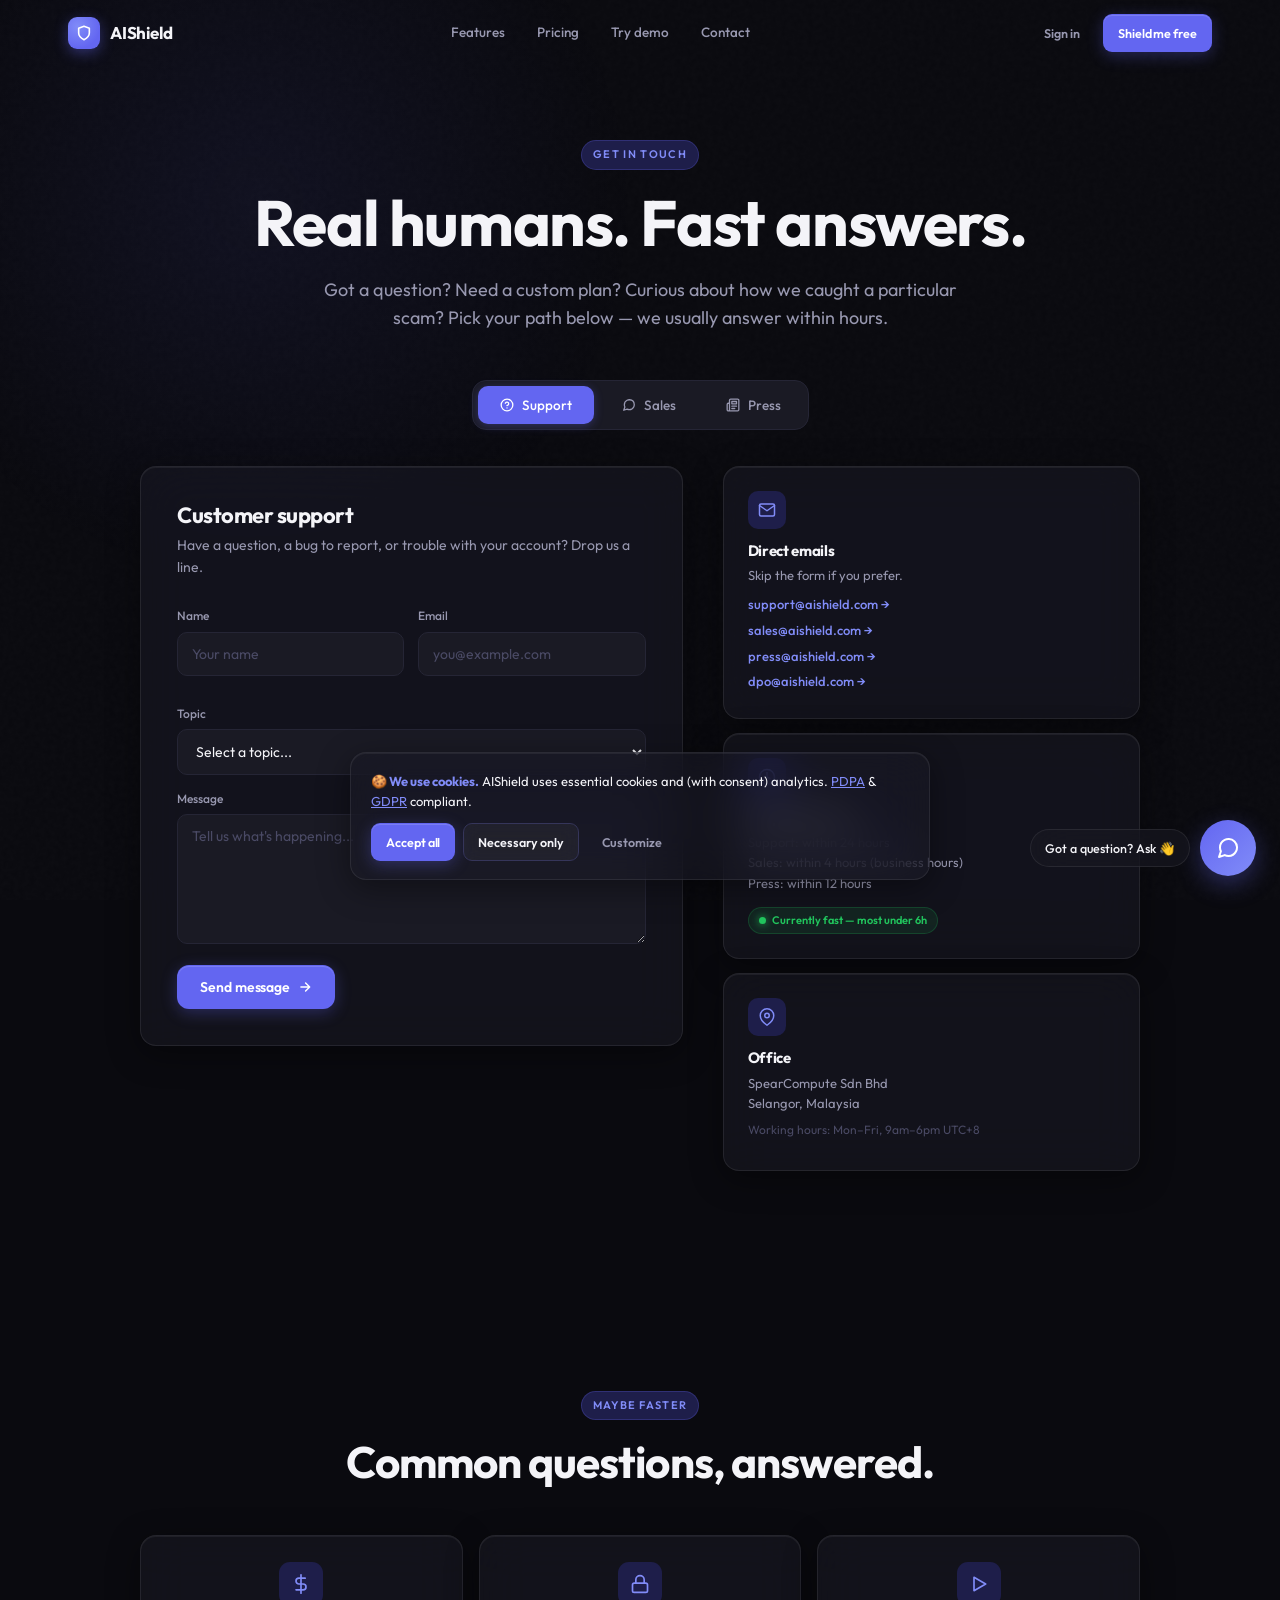
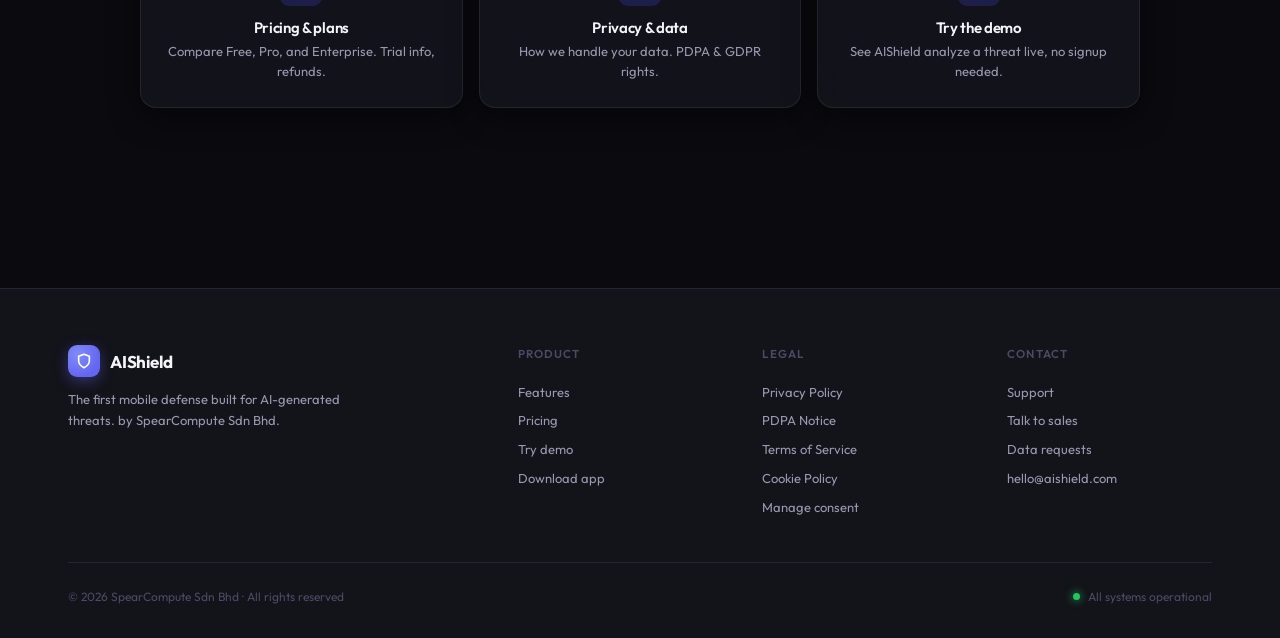
==== contact.html @ 58049dd5 "Initial AIShield marketing site - 5 pages, glass theme, Claude-powered demo" ====
<!DOCTYPE html>
<html lang="en">
<head>
<meta charset="UTF-8" />
<meta name="viewport" content="width=device-width, initial-scale=1.0" />
<title>Contact — AIShield</title>
<meta name="description" content="Get in touch with AIShield. Support, sales, and press inquiries — we respond within 24 hours." />
<meta name="theme-color" content="#0a0a0f" />
<link rel="preconnect" href="https://fonts.googleapis.com">
<link rel="preconnect" href="https://fonts.gstatic.com" crossorigin>
<link href="https://fonts.googleapis.com/css2?family=Outfit:wght@300;400;500;600;700;800&family=JetBrains+Mono:wght@400;500;600&display=swap" rel="stylesheet">
<link rel="stylesheet" href="assets/shared.css">
<style>
  .page-hero {
    padding: 140px 0 40px;
    text-align: center;
  }
  .page-hero h1 { margin-bottom: 18px; }
  .page-hero .lede { margin: 0 auto 8px; }

  .contact-tabs {
    display: flex;
    gap: 6px;
    background: var(--card);
    border: 1px solid var(--border);
    padding: 5px;
    border-radius: 14px;
    margin: 0 auto 36px;
    width: fit-content;
    flex-wrap: wrap;
  }
  .contact-tab {
    padding: 10px 22px;
    font-size: 13.5px;
    font-weight: 500;
    border-radius: 10px;
    color: var(--muted);
    transition: all 0.2s;
    font-family: var(--font-display);
    cursor: pointer;
    display: inline-flex;
    align-items: center;
    gap: 8px;
  }
  .contact-tab.active {
    background: var(--indigo);
    color: white;
    box-shadow: 0 2px 10px rgba(99, 102, 241, 0.3);
  }
  .contact-tab:hover:not(.active) { color: var(--text); }

  .contact-grid {
    display: grid;
    grid-template-columns: 1.3fr 1fr;
    gap: 40px;
    max-width: 1000px;
    margin: 0 auto 80px;
    align-items: start;
  }

  .contact-form-card {
    padding: 36px;
  }
  .contact-form-card h2 {
    font-size: 22px;
    margin-bottom: 8px;
  }
  .contact-form-card .lede {
    font-size: 14px;
    margin-bottom: 28px;
  }

  .form-row {
    display: grid;
    grid-template-columns: 1fr 1fr;
    gap: 14px;
    margin-bottom: 14px;
  }
  .form-field {
    margin-bottom: 14px;
  }

  textarea.input {
    min-height: 130px;
    resize: vertical;
    font-family: var(--font-body);
  }

  /* Sidebar info */
  .contact-sidebar { display: flex; flex-direction: column; gap: 14px; }
  .contact-info-card {
    padding: 24px;
  }
  .contact-info-card .icon {
    width: 38px; height: 38px;
    border-radius: 10px;
    background: var(--indigo-dim);
    display: flex; align-items: center; justify-content: center;
    color: var(--indigo-light);
    margin-bottom: 14px;
  }
  .contact-info-card h3 {
    font-size: 15px;
    margin-bottom: 6px;
  }
  .contact-info-card p {
    font-size: 13px;
    color: var(--muted);
    line-height: 1.55;
    margin-bottom: 6px;
  }
  .contact-info-card a {
    font-size: 13px;
    color: var(--indigo-light);
    text-decoration: none;
    display: inline-flex;
    align-items: center;
    gap: 6px;
    font-weight: 500;
  }
  .contact-info-card a:hover { text-decoration: underline; }

  .response-time {
    display: inline-flex;
    align-items: center;
    gap: 6px;
    padding: 4px 10px;
    background: rgba(34, 197, 94, 0.1);
    border: 1px solid rgba(34, 197, 94, 0.2);
    border-radius: 999px;
    font-size: 11px;
    color: var(--green);
    font-weight: 600;
    margin-top: 8px;
  }

  .form-pane { display: none; }
  .form-pane.active { display: block; animation: fadeUp 0.3s ease; }

  /* Success state */
  .form-success {
    text-align: center;
    padding: 30px 0;
    display: none;
  }
  .form-success.show { display: block; animation: fadeUp 0.4s ease; }
  .form-success .icon {
    width: 60px; height: 60px;
    border-radius: 50%;
    background: rgba(34, 197, 94, 0.12);
    border: 1px solid rgba(34, 197, 94, 0.3);
    color: var(--green);
    display: flex; align-items: center; justify-content: center;
    margin: 0 auto 20px;
  }
  .form-success h3 { font-size: 20px; margin-bottom: 10px; }
  .form-success p { color: var(--muted); font-size: 14px; }

  @media (max-width: 880px) {
    .contact-grid { grid-template-columns: 1fr; }
    .form-row { grid-template-columns: 1fr; }
    .contact-tab { padding: 9px 14px; font-size: 12.5px; }
  }

  /* Quick links cards row */
  .quick-help {
    padding: 60px 0 100px;
  }
  .quick-help-grid {
    display: grid;
    grid-template-columns: repeat(3, 1fr);
    gap: 16px;
    max-width: 1000px;
    margin: 0 auto;
  }
  .qh-card {
    padding: 26px;
    text-align: center;
    transition: all 0.3s ease;
    cursor: pointer;
  }
  .qh-card:hover { transform: translateY(-4px); }
  .qh-card .icon {
    width: 44px; height: 44px;
    border-radius: 11px;
    background: var(--indigo-dim);
    display: flex; align-items: center; justify-content: center;
    color: var(--indigo-light);
    margin: 0 auto 14px;
  }
  .qh-card h4 { font-size: 15px; margin-bottom: 6px; }
  .qh-card p { font-size: 13px; color: var(--muted); line-height: 1.5; }

  @media (max-width: 768px) {
    .quick-help-grid { grid-template-columns: 1fr; }
  }
</style>
</head>
<body>

<header class="nav">
  <div class="nav-inner">
    <a href="index.html" class="nav-logo">
      <div class="nav-logo-mark">
        <svg width="16" height="16" viewBox="0 0 24 24" fill="none" stroke="white" stroke-width="2.4" stroke-linecap="round" stroke-linejoin="round"><path d="M12 22s8-4 8-10V5l-8-3-8 3v7c0 6 8 10 8 10z"/></svg>
      </div>
      AIShield
    </a>
    <nav class="nav-links">
      <a href="index.html#features" class="nav-link">Features</a>
      <a href="pricing.html" class="nav-link">Pricing</a>
      <a href="index.html#demo" class="nav-link">Try demo</a>
      <a href="contact.html" class="nav-link">Contact</a>
    </nav>
    <div class="nav-cta">
      <a href="#" class="btn btn-ghost btn-sm">Sign in</a>
      <a href="pricing.html" class="btn btn-primary btn-sm">Shield me free</a>
    </div>
  </div>
</header>

<section class="page-hero">
  <div class="container">
    <span class="eyebrow reveal">Get in touch</span>
    <h1 class="reveal">Real humans. Fast answers.</h1>
    <p class="lede reveal">Got a question? Need a custom plan? Curious about how we caught a particular scam? Pick your path below — we usually answer within hours.</p>
  </div>
</section>

<section style="padding-top: 0">
  <div class="container">
    <div class="text-center reveal">
      <div class="contact-tabs">
        <button class="contact-tab active" data-tab="support">
          <svg width="14" height="14" viewBox="0 0 24 24" fill="none" stroke="currentColor" stroke-width="2.2" stroke-linecap="round" stroke-linejoin="round"><circle cx="12" cy="12" r="10"/><path d="M9.09 9a3 3 0 0 1 5.83 1c0 2-3 3-3 3"/><line x1="12" y1="17" x2="12.01" y2="17"/></svg>
          Support
        </button>
        <button class="contact-tab" data-tab="sales">
          <svg width="14" height="14" viewBox="0 0 24 24" fill="none" stroke="currentColor" stroke-width="2.2" stroke-linecap="round" stroke-linejoin="round"><path d="M21 11.5a8.38 8.38 0 0 1-.9 3.8 8.5 8.5 0 0 1-7.6 4.7 8.38 8.38 0 0 1-3.8-.9L3 21l1.9-5.7a8.38 8.38 0 0 1-.9-3.8 8.5 8.5 0 0 1 4.7-7.6 8.38 8.38 0 0 1 3.8-.9h.5a8.48 8.48 0 0 1 8 8v.5z"/></svg>
          Sales
        </button>
        <button class="contact-tab" data-tab="press">
          <svg width="14" height="14" viewBox="0 0 24 24" fill="none" stroke="currentColor" stroke-width="2.2" stroke-linecap="round" stroke-linejoin="round"><path d="M4 22h16a2 2 0 0 0 2-2V4a2 2 0 0 0-2-2H8a2 2 0 0 0-2 2v16a2 2 0 0 1-2 2zm0 0a2 2 0 0 1-2-2v-9c0-1.1.9-2 2-2h2"/><path d="M18 14h-8M15 18h-5M10 6h8v4h-8z"/></svg>
          Press
        </button>
      </div>
    </div>

    <div class="contact-grid">
      <!-- ── SUPPORT FORM ──────────────────────────────────────── -->
      <div class="glass contact-form-card form-pane active" id="pane-support">
        <h2>Customer support</h2>
        <p class="lede muted">Have a question, a bug to report, or trouble with your account? Drop us a line.</p>

        <form id="form-support">
          <div class="form-row">
            <div class="form-field">
              <label class="field-label">Name</label>
              <input class="input" type="text" name="name" required placeholder="Your name" />
            </div>
            <div class="form-field">
              <label class="field-label">Email</label>
              <input class="input" type="email" name="email" required placeholder="you@example.com" />
            </div>
          </div>
          <div class="form-field">
            <label class="field-label">Topic</label>
            <select class="input" name="topic" required>
              <option value="">Select a topic...</option>
              <option>Bug or technical issue</option>
              <option>Account access</option>
              <option>Billing question</option>
              <option>Feature request</option>
              <option>Data request (PDPA / GDPR)</option>
              <option>Something else</option>
            </select>
          </div>
          <div class="form-field">
            <label class="field-label">Message</label>
            <textarea class="input" name="message" required placeholder="Tell us what's happening..."></textarea>
          </div>
          <button type="submit" class="btn btn-primary">
            Send message
            <svg width="14" height="14" viewBox="0 0 24 24" fill="none" stroke="currentColor" stroke-width="2.5" stroke-linecap="round" stroke-linejoin="round"><path d="M5 12h14M13 5l7 7-7 7"/></svg>
          </button>
        </form>

        <div class="form-success" id="success-support">
          <div class="icon">
            <svg width="28" height="28" viewBox="0 0 24 24" fill="none" stroke="currentColor" stroke-width="2.5" stroke-linecap="round" stroke-linejoin="round"><polyline points="20 6 9 17 4 12"/></svg>
          </div>
          <h3>Got it. We're on it.</h3>
          <p>We typically respond within 24 hours (often much faster). Check your inbox shortly.</p>
        </div>
      </div>

      <!-- ── SALES FORM ────────────────────────────────────────── -->
      <div class="glass contact-form-card form-pane" id="pane-sales">
        <h2>Talk to sales</h2>
        <p class="lede muted">For teams, telcos, and enterprises. Tell us about your needs and we'll get back within 4 hours.</p>

        <form id="form-sales">
          <div class="form-row">
            <div class="form-field">
              <label class="field-label">Full name</label>
              <input class="input" type="text" name="name" required placeholder="Your name" />
            </div>
            <div class="form-field">
              <label class="field-label">Work email</label>
              <input class="input" type="email" name="email" required placeholder="you@company.com" />
            </div>
          </div>
          <div class="form-row">
            <div class="form-field">
              <label class="field-label">Company</label>
              <input class="input" type="text" name="company" required placeholder="Acme Inc" />
            </div>
            <div class="form-field">
              <label class="field-label">Country</label>
              <input class="input" type="text" name="country" placeholder="Malaysia" />
            </div>
          </div>
          <div class="form-row">
            <div class="form-field">
              <label class="field-label">Team size</label>
              <select class="input" name="size">
                <option value="">Select...</option>
                <option>1–50 employees</option>
                <option>51–250 employees</option>
                <option>251–1,000 employees</option>
                <option>1,000+ employees</option>
              </select>
            </div>
            <div class="form-field">
              <label class="field-label">Use case</label>
              <select class="input" name="usecase">
                <option value="">Select...</option>
                <option>Workforce protection</option>
                <option>Telco / carrier integration</option>
                <option>Customer-facing security</option>
                <option>White-label / OEM</option>
                <option>Government / public sector</option>
                <option>Other</option>
              </select>
            </div>
          </div>
          <div class="form-field">
            <label class="field-label">Tell us more</label>
            <textarea class="input" name="message" required placeholder="What problem are you trying to solve? Number of devices, deployment timeline, integrations needed..."></textarea>
          </div>
          <button type="submit" class="btn btn-primary">
            Request a call
            <svg width="14" height="14" viewBox="0 0 24 24" fill="none" stroke="currentColor" stroke-width="2.5" stroke-linecap="round" stroke-linejoin="round"><path d="M5 12h14M13 5l7 7-7 7"/></svg>
          </button>
        </form>

        <div class="form-success" id="success-sales">
          <div class="icon">
            <svg width="28" height="28" viewBox="0 0 24 24" fill="none" stroke="currentColor" stroke-width="2.5" stroke-linecap="round" stroke-linejoin="round"><polyline points="20 6 9 17 4 12"/></svg>
          </div>
          <h3>Thanks — we'll be in touch.</h3>
          <p>Our team responds to qualified enterprise inquiries within 4 hours during business hours (UTC+8).</p>
        </div>
      </div>

      <!-- ── PRESS FORM ────────────────────────────────────────── -->
      <div class="glass contact-form-card form-pane" id="pane-press">
        <h2>Press & media</h2>
        <p class="lede muted">For journalists, analysts, and podcast hosts covering AI security. We're happy to talk.</p>

        <form id="form-press">
          <div class="form-row">
            <div class="form-field">
              <label class="field-label">Your name</label>
              <input class="input" type="text" name="name" required placeholder="Your name" />
            </div>
            <div class="form-field">
              <label class="field-label">Email</label>
              <input class="input" type="email" name="email" required placeholder="you@publication.com" />
            </div>
          </div>
          <div class="form-row">
            <div class="form-field">
              <label class="field-label">Publication / outlet</label>
              <input class="input" type="text" name="outlet" required placeholder="Your publication" />
            </div>
            <div class="form-field">
              <label class="field-label">Deadline</label>
              <input class="input" type="text" name="deadline" placeholder="e.g. Friday EOD" />
            </div>
          </div>
          <div class="form-field">
            <label class="field-label">What are you working on?</label>
            <textarea class="input" name="message" required placeholder="Brief description of your story angle..."></textarea>
          </div>
          <button type="submit" class="btn btn-primary">
            Send press inquiry
            <svg width="14" height="14" viewBox="0 0 24 24" fill="none" stroke="currentColor" stroke-width="2.5" stroke-linecap="round" stroke-linejoin="round"><path d="M5 12h14M13 5l7 7-7 7"/></svg>
          </button>
        </form>

        <div class="form-success" id="success-press">
          <div class="icon">
            <svg width="28" height="28" viewBox="0 0 24 24" fill="none" stroke="currentColor" stroke-width="2.5" stroke-linecap="round" stroke-linejoin="round"><polyline points="20 6 9 17 4 12"/></svg>
          </div>
          <h3>Message received.</h3>
          <p>For tight deadlines, also email <a href="mailto:press@aishield.com" style="color:var(--indigo-light)">press@aishield.com</a> directly.</p>
        </div>
      </div>

      <!-- ── SIDEBAR INFO ──────────────────────────────────────── -->
      <aside class="contact-sidebar">
        <div class="glass contact-info-card reveal">
          <div class="icon">
            <svg width="18" height="18" viewBox="0 0 24 24" fill="none" stroke="currentColor" stroke-width="2" stroke-linecap="round" stroke-linejoin="round"><path d="M4 4h16c1.1 0 2 .9 2 2v12c0 1.1-.9 2-2 2H4c-1.1 0-2-.9-2-2V6c0-1.1.9-2 2-2z"/><polyline points="22,6 12,13 2,6"/></svg>
          </div>
          <h3>Direct emails</h3>
          <p>Skip the form if you prefer.</p>
          <a href="mailto:support@aishield.com">support@aishield.com →</a><br>
          <a href="mailto:sales@aishield.com">sales@aishield.com →</a><br>
          <a href="mailto:press@aishield.com">press@aishield.com →</a><br>
          <a href="mailto:dpo@aishield.com">dpo@aishield.com →</a>
        </div>

        <div class="glass contact-info-card reveal">
          <div class="icon">
            <svg width="18" height="18" viewBox="0 0 24 24" fill="none" stroke="currentColor" stroke-width="2" stroke-linecap="round" stroke-linejoin="round"><circle cx="12" cy="12" r="10"/><polyline points="12 6 12 12 16 14"/></svg>
          </div>
          <h3>Response times</h3>
          <p>Support: within 24 hours<br>Sales: within 4 hours (business hours)<br>Press: within 12 hours</p>
          <span class="response-time">
            <span class="live-dot"></span>
            Currently fast — most under 6h
          </span>
        </div>

        <div class="glass contact-info-card reveal">
          <div class="icon">
            <svg width="18" height="18" viewBox="0 0 24 24" fill="none" stroke="currentColor" stroke-width="2" stroke-linecap="round" stroke-linejoin="round"><path d="M21 10c0 7-9 13-9 13s-9-6-9-13a9 9 0 0 1 18 0z"/><circle cx="12" cy="10" r="3"/></svg>
          </div>
          <h3>Office</h3>
          <p>SpearCompute Sdn Bhd<br>Selangor, Malaysia</p>
          <p style="font-size:12px; color:var(--dim); margin-top:8px">Working hours: Mon–Fri, 9am–6pm UTC+8</p>
        </div>
      </aside>
    </div>
  </div>
</section>

<!-- ═══ QUICK HELP CARDS ═══════════════════════════════════════════════ -->
<section class="quick-help">
  <div class="container">
    <div class="section-head reveal">
      <span class="eyebrow">Maybe faster</span>
      <h2>Common questions, answered.</h2>
    </div>

    <div class="quick-help-grid">
      <a href="pricing.html" class="glass qh-card reveal">
        <div class="icon">
          <svg width="20" height="20" viewBox="0 0 24 24" fill="none" stroke="currentColor" stroke-width="2" stroke-linecap="round" stroke-linejoin="round"><line x1="12" y1="1" x2="12" y2="23"/><path d="M17 5H9.5a3.5 3.5 0 0 0 0 7h5a3.5 3.5 0 0 1 0 7H6"/></svg>
        </div>
        <h4>Pricing & plans</h4>
        <p>Compare Free, Pro, and Enterprise. Trial info, refunds.</p>
      </a>
      <a href="privacy.html" class="glass qh-card reveal">
        <div class="icon">
          <svg width="20" height="20" viewBox="0 0 24 24" fill="none" stroke="currentColor" stroke-width="2" stroke-linecap="round" stroke-linejoin="round"><rect x="3" y="11" width="18" height="11" rx="2"/><path d="M7 11V7a5 5 0 0 1 10 0v4"/></svg>
        </div>
        <h4>Privacy & data</h4>
        <p>How we handle your data. PDPA & GDPR rights.</p>
      </a>
      <a href="index.html#demo" class="glass qh-card reveal">
        <div class="icon">
          <svg width="20" height="20" viewBox="0 0 24 24" fill="none" stroke="currentColor" stroke-width="2" stroke-linecap="round" stroke-linejoin="round"><polygon points="6 4 20 12 6 20"/></svg>
        </div>
        <h4>Try the demo</h4>
        <p>See AIShield analyze a threat live, no signup needed.</p>
      </a>
    </div>
  </div>
</section>

<!-- ═══ FOOTER ══════════════════════════════════════════════════════════ -->
<footer class="site-footer">
  <div class="container">
    <div class="footer-grid">
      <div class="footer-brand">
        <a href="index.html" class="nav-logo" style="display:inline-flex">
          <div class="nav-logo-mark">
            <svg width="16" height="16" viewBox="0 0 24 24" fill="none" stroke="white" stroke-width="2.4" stroke-linecap="round" stroke-linejoin="round"><path d="M12 22s8-4 8-10V5l-8-3-8 3v7c0 6 8 10 8 10z"/></svg>
          </div>
          AIShield
        </a>
        <p>The first mobile defense built for AI-generated threats. by SpearCompute Sdn Bhd.</p>
      </div>
      <div class="footer-col">
        <h5>Product</h5>
        <a href="index.html#features">Features</a>
        <a href="pricing.html">Pricing</a>
        <a href="index.html#demo">Try demo</a>
        <a href="#">Download app</a>
      </div>
      <div class="footer-col">
        <h5>Legal</h5>
        <a href="privacy.html">Privacy Policy</a>
        <a href="privacy.html#pdpa">PDPA Notice</a>
        <a href="terms.html">Terms of Service</a>
        <a href="privacy.html#cookies">Cookie Policy</a>
        <a href="#" data-reopen-consent>Manage consent</a>
      </div>
      <div class="footer-col">
        <h5>Contact</h5>
        <a href="contact.html">Support</a>
        <a href="contact.html?type=sales">Talk to sales</a>
        <a href="mailto:dpo@aishield.com">Data requests</a>
        <a href="mailto:hello@aishield.com">hello@aishield.com</a>
      </div>
    </div>
    <div class="footer-bottom">
      <div>© 2026 SpearCompute Sdn Bhd · All rights reserved</div>
      <div class="footer-status">
        <span class="live-dot"></span>
        <span>All systems operational</span>
      </div>
    </div>
  </div>
</footer>

<div class="cookie-banner glass" id="cookie-banner">
  <p><strong style="color:var(--indigo-light)">🍪 We use cookies.</strong> AIShield uses essential cookies and (with consent) analytics. <a href="privacy.html" style="color:var(--indigo-light);text-decoration:underline">PDPA</a> & <a href="privacy.html" style="color:var(--indigo-light);text-decoration:underline">GDPR</a> compliant.</p>
  <div class="cookie-actions">
    <button class="btn btn-primary btn-sm" data-consent="all">Accept all</button>
    <button class="btn btn-secondary btn-sm" data-consent="necessary">Necessary only</button>
    <a href="privacy.html#cookies" class="btn btn-ghost btn-sm">Customize</a>
  </div>
</div>

<div class="chat-fab">
  <span class="chat-fab-label">Got a question? Ask 👋</span>
  <button class="chat-fab-button" id="chat-fab" aria-label="Open chat">
    <svg width="24" height="24" viewBox="0 0 24 24" fill="none" stroke="white" stroke-width="2" stroke-linecap="round" stroke-linejoin="round"><path d="M21 11.5a8.38 8.38 0 0 1-.9 3.8 8.5 8.5 0 0 1-7.6 4.7 8.38 8.38 0 0 1-3.8-.9L3 21l1.9-5.7a8.38 8.38 0 0 1-.9-3.8 8.5 8.5 0 0 1 4.7-7.6 8.38 8.38 0 0 1 3.8-.9h.5a8.48 8.48 0 0 1 8 8v.5z"/></svg>
  </button>
</div>
<div class="chat-panel glass" id="chat-panel">
  <div class="chat-header">
    <div><h4>AIShield Assistant</h4><span class="muted"><span class="live-dot"></span> Powered by Claude</span></div>
    <button class="chat-close" id="chat-close" aria-label="Close chat">
      <svg width="18" height="18" viewBox="0 0 24 24" fill="none" stroke="currentColor" stroke-width="2.2" stroke-linecap="round" stroke-linejoin="round"><line x1="18" y1="6" x2="6" y2="18"/><line x1="6" y1="6" x2="18" y2="18"/></svg>
    </button>
  </div>
  <div class="chat-messages" id="chat-messages">
    <div class="chat-msg bot">Hi 👋 Looking for something specific? I can answer questions or point you to the right team.</div>
  </div>
  <div class="chat-input-wrap">
    <input id="chat-input" placeholder="Type your question..." />
    <button class="btn btn-primary btn-sm" id="chat-send">Send</button>
  </div>
</div>

<div class="mobile-cta">
  <a href="pricing.html" class="btn btn-primary">Shield me now — free for 7 days →</a>
</div>

<script src="assets/shared.js"></script>
<script>
  // Tab switching
  const tabs = document.querySelectorAll('.contact-tab');
  const panes = document.querySelectorAll('.form-pane');
  const showTab = (key) => {
    tabs.forEach(t => t.classList.toggle('active', t.dataset.tab === key));
    panes.forEach(p => p.classList.toggle('active', p.id === 'pane-' + key));
  };
  tabs.forEach(t => t.addEventListener('click', () => showTab(t.dataset.tab)));

  // Deep link via ?type=sales etc.
  const params = new URLSearchParams(window.location.search);
  const type = params.get('type');
  if (type && ['support','sales','press'].includes(type)) showTab(type);

  // Form handling — simulated until backend is wired
  ['support','sales','press'].forEach(key => {
    const form = document.getElementById('form-' + key);
    const success = document.getElementById('success-' + key);
    if (!form) return;
    form.addEventListener('submit', (e) => {
      e.preventDefault();
      // TODO: POST to /api/contact endpoint
      // For now: simulate success
      const submitBtn = form.querySelector('button[type=submit]');
      submitBtn.disabled = true;
      submitBtn.innerHTML = 'Sending...';
      setTimeout(() => {
        form.style.display = 'none';
        success.classList.add('show');
      }, 700);
    });
  });
</script>

</body>
</html>
---- assets/shared.css ----
/* ═══════════════════════════════════════════════════════════════════════
   AIShield — Shared styles
   Color theme matches the app exactly. Glass treatment Apple-inspired.
   ═══════════════════════════════════════════════════════════════════════ */

:root {
  /* Backgrounds */
  --bg: #0a0a0f;
  --surface: #13131a;
  --card: #1a1a24;
  --card-hi: #22222e;

  /* Borders */
  --border: #252535;
  --border-hi: #35355a;

  /* Brand accents */
  --indigo: #6366f1;
  --indigo-light: #818cf8;
  --indigo-dim: #1e1e4a;
  --indigo-glow: rgba(99, 102, 241, 0.35);

  /* Status */
  --green: #22c55e;
  --red: #ef4444;
  --amber: #f59e0b;
  --teal: #14b8a6;
  --purple: #a855f7;

  /* Text */
  --text: #f4f4f8;
  --muted: #9898b0;
  --dim: #4a4a65;

  /* Glass */
  --glass-bg: rgba(26, 26, 36, 0.55);
  --glass-bg-hi: rgba(34, 34, 46, 0.7);
  --glass-border: rgba(255, 255, 255, 0.08);
  --glass-border-hi: rgba(99, 102, 241, 0.3);

  /* Type */
  --font-display: 'Outfit', -apple-system, BlinkMacSystemFont, sans-serif;
  --font-body: 'Outfit', -apple-system, BlinkMacSystemFont, sans-serif;
  --font-mono: 'JetBrains Mono', 'Fira Code', monospace;
}

* { box-sizing: border-box; margin: 0; padding: 0; }

html { scroll-behavior: smooth; }

body {
  background: var(--bg);
  color: var(--text);
  font-family: var(--font-body);
  font-weight: 400;
  line-height: 1.6;
  -webkit-font-smoothing: antialiased;
  -moz-osx-font-smoothing: grayscale;
  overflow-x: hidden;
  min-height: 100vh;
}

/* Subtle grain overlay across the whole page */
body::before {
  content: '';
  position: fixed; inset: 0;
  pointer-events: none;
  z-index: 1;
  opacity: 0.035;
  background-image: url("data:image/svg+xml,%3Csvg viewBox='0 0 200 200' xmlns='http://www.w3.org/2000/svg'%3E%3Cfilter id='n'%3E%3CfeTurbulence type='fractalNoise' baseFrequency='0.85' numOctaves='3'/%3E%3CfeColorMatrix values='0 0 0 0 1 0 0 0 0 1 0 0 0 0 1 0 0 0 0.5 0'/%3E%3C/filter%3E%3Crect width='100%25' height='100%25' filter='url(%23n)'/%3E%3C/svg%3E");
}

/* Ambient indigo glow blobs in background */
body::after {
  content: '';
  position: fixed;
  top: -20%; left: -10%;
  width: 60vw; height: 60vw;
  background: radial-gradient(circle, rgba(99, 102, 241, 0.08), transparent 70%);
  pointer-events: none;
  z-index: 0;
  animation: float-blob 20s ease-in-out infinite;
}

@keyframes float-blob {
  0%, 100% { transform: translate(0, 0); }
  50% { transform: translate(20%, 30%); }
}

main, header, footer, section { position: relative; z-index: 2; }

a { color: inherit; text-decoration: none; }

img { max-width: 100%; display: block; }

button {
  font-family: var(--font-display);
  cursor: pointer;
  border: none;
  background: none;
  color: inherit;
}

/* ── GLASS ─────────────────────────────────────────────────────────────── */
.glass {
  background: var(--glass-bg);
  backdrop-filter: blur(24px) saturate(180%);
  -webkit-backdrop-filter: blur(24px) saturate(180%);
  border: 1px solid var(--glass-border);
  border-radius: 16px;
  box-shadow:
    0 8px 32px rgba(0, 0, 0, 0.4),
    inset 0 1px 0 rgba(255, 255, 255, 0.06);
  transition: all 0.3s ease;
}

.glass:hover {
  background: var(--glass-bg-hi);
  border-color: var(--glass-border-hi);
}

/* ── BUTTONS ───────────────────────────────────────────────────────────── */
.btn {
  display: inline-flex;
  align-items: center;
  justify-content: center;
  gap: 8px;
  padding: 12px 22px;
  border-radius: 12px;
  font-family: var(--font-display);
  font-size: 14px;
  font-weight: 600;
  letter-spacing: -0.005em;
  cursor: pointer;
  transition: all 0.2s ease;
  white-space: nowrap;
  border: 1px solid transparent;
}

.btn-primary {
  background: var(--indigo);
  color: white;
  box-shadow: 0 4px 16px rgba(99, 102, 241, 0.3), inset 0 1px 0 rgba(255, 255, 255, 0.15);
}
.btn-primary:hover {
  background: var(--indigo-light);
  transform: translateY(-1px);
  box-shadow: 0 6px 24px rgba(99, 102, 241, 0.5), inset 0 1px 0 rgba(255, 255, 255, 0.2);
}

.btn-secondary {
  background: rgba(255, 255, 255, 0.04);
  color: var(--text);
  border: 1px solid var(--border-hi);
  backdrop-filter: blur(10px);
}
.btn-secondary:hover {
  background: rgba(255, 255, 255, 0.08);
  border-color: var(--indigo);
}

.btn-ghost {
  color: var(--muted);
  padding: 10px 16px;
}
.btn-ghost:hover { color: var(--text); }

.btn-sm { padding: 8px 14px; font-size: 12.5px; border-radius: 9px; }
.btn-lg { padding: 14px 28px; font-size: 15px; border-radius: 14px; }

/* ── NAV ───────────────────────────────────────────────────────────────── */
.nav {
  position: fixed; top: 0; left: 0; right: 0;
  z-index: 100;
  padding: 14px 0;
  transition: all 0.25s ease;
}
.nav.scrolled {
  background: rgba(10, 10, 15, 0.75);
  backdrop-filter: blur(20px) saturate(180%);
  -webkit-backdrop-filter: blur(20px) saturate(180%);
  border-bottom: 1px solid var(--glass-border);
}
.nav-inner {
  max-width: 1200px;
  margin: 0 auto;
  padding: 0 28px;
  display: flex;
  align-items: center;
  justify-content: space-between;
  gap: 32px;
}
.nav-logo {
  display: flex;
  align-items: center;
  gap: 10px;
  font-weight: 700;
  font-size: 17px;
  letter-spacing: -0.01em;
}
.nav-logo-mark {
  width: 32px; height: 32px;
  border-radius: 9px;
  background: radial-gradient(circle at 30% 30%, var(--indigo-light), var(--indigo) 70%);
  display: flex; align-items: center; justify-content: center;
  box-shadow: 0 4px 14px rgba(99, 102, 241, 0.4);
}
.nav-links {
  display: flex; gap: 4px; align-items: center;
}
.nav-link {
  padding: 8px 14px;
  font-size: 13.5px;
  font-weight: 500;
  color: var(--muted);
  border-radius: 8px;
  transition: all 0.15s;
}
.nav-link:hover { color: var(--text); background: rgba(255, 255, 255, 0.05); }
.nav-cta { display: flex; gap: 8px; align-items: center; }

@media (max-width: 768px) {
  .nav-links { display: none; }
  .nav-cta .btn-ghost { display: none; }
}

/* ── CONTAINERS ────────────────────────────────────────────────────────── */
.container {
  max-width: 1200px;
  margin: 0 auto;
  padding: 0 28px;
}
.container-narrow { max-width: 880px; }
.container-prose { max-width: 720px; }

section { padding: 80px 0; }

@media (max-width: 768px) {
  section { padding: 56px 0; }
  .container { padding: 0 20px; }
}

/* ── TYPE ──────────────────────────────────────────────────────────────── */
.eyebrow {
  display: inline-block;
  font-size: 11px;
  font-weight: 600;
  letter-spacing: 0.12em;
  text-transform: uppercase;
  color: var(--indigo-light);
  background: var(--indigo-dim);
  padding: 5px 11px;
  border-radius: 999px;
  border: 1px solid rgba(99, 102, 241, 0.25);
  margin-bottom: 18px;
}
h1, h2, h3, h4 {
  font-family: var(--font-display);
  letter-spacing: -0.022em;
  font-weight: 700;
  line-height: 1.1;
}
h1 { font-size: clamp(36px, 6vw, 64px); }
h2 { font-size: clamp(28px, 4.4vw, 44px); margin-bottom: 14px; }
h3 { font-size: 20px; margin-bottom: 8px; }
h4 { font-size: 15px; font-weight: 600; }

.lede {
  font-size: clamp(15px, 2vw, 18px);
  color: var(--muted);
  line-height: 1.55;
  max-width: 640px;
}
.section-head {
  text-align: center;
  margin-bottom: 48px;
}
.section-head .lede { margin: 0 auto; }

.mono { font-family: var(--font-mono); }
.muted { color: var(--muted); }
.dim { color: var(--dim); }

/* ── ANIMATIONS ────────────────────────────────────────────────────────── */
@keyframes fadeUp {
  from { opacity: 0; transform: translateY(20px); }
  to { opacity: 1; transform: translateY(0); }
}
@keyframes pulseGlow {
  0%, 100% { box-shadow: 0 0 0 0 rgba(99, 102, 241, 0.4); }
  50% { box-shadow: 0 0 0 14px rgba(99, 102, 241, 0); }
}
@keyframes shimmer {
  0% { background-position: -200% 0; }
  100% { background-position: 200% 0; }
}
@keyframes liveDot {
  0%, 100% { opacity: 1; transform: scale(1); }
  50% { opacity: 0.5; transform: scale(0.85); }
}

.reveal {
  opacity: 0;
  transform: translateY(20px);
  transition: opacity 0.7s ease, transform 0.7s ease;
}
.reveal.in {
  opacity: 1;
  transform: translateY(0);
}

.live-dot {
  display: inline-block;
  width: 7px; height: 7px; border-radius: 50%;
  background: var(--green);
  animation: liveDot 2s ease-in-out infinite;
  box-shadow: 0 0 8px var(--green);
}

/* ── FORMS ─────────────────────────────────────────────────────────────── */
.input, textarea.input, select.input {
  width: 100%;
  padding: 12px 14px;
  background: var(--card);
  border: 1px solid var(--border);
  border-radius: 10px;
  color: var(--text);
  font-family: var(--font-body);
  font-size: 14px;
  transition: all 0.15s;
}
.input:focus {
  outline: none;
  border-color: var(--indigo);
  box-shadow: 0 0 0 3px rgba(99, 102, 241, 0.15);
}
.input::placeholder { color: var(--dim); }

label.field-label {
  display: block;
  font-size: 12px;
  color: var(--muted);
  margin-bottom: 6px;
  font-weight: 500;
}

/* ── FOOTER ────────────────────────────────────────────────────────────── */
footer.site-footer {
  background: var(--surface);
  border-top: 1px solid var(--border);
  padding: 56px 0 32px;
  margin-top: 80px;
}
.footer-grid {
  display: grid;
  grid-template-columns: 2fr 1fr 1fr 1fr;
  gap: 40px;
  margin-bottom: 40px;
}
.footer-brand p {
  font-size: 13px; color: var(--muted); line-height: 1.6;
  max-width: 320px;
  margin-top: 12px;
}
.footer-col h5 {
  font-size: 11.5px;
  font-weight: 600;
  text-transform: uppercase;
  letter-spacing: 0.1em;
  color: var(--dim);
  margin-bottom: 14px;
}
.footer-col a {
  display: block;
  font-size: 13px;
  color: var(--muted);
  padding: 4px 0;
  transition: color 0.15s;
}
.footer-col a:hover { color: var(--indigo-light); }

.footer-bottom {
  border-top: 1px solid var(--border);
  padding-top: 24px;
  display: flex;
  justify-content: space-between;
  align-items: center;
  flex-wrap: wrap;
  gap: 12px;
  font-size: 12px;
  color: var(--dim);
}
.footer-status {
  display: flex; align-items: center; gap: 8px;
}

@media (max-width: 768px) {
  .footer-grid { grid-template-columns: 1fr 1fr; gap: 28px; }
  .footer-brand { grid-column: 1 / -1; }
}

/* ── COOKIE CONSENT BANNER ─────────────────────────────────────────────── */
.cookie-banner {
  position: fixed;
  bottom: 20px; left: 20px; right: 20px;
  max-width: 580px;
  margin: 0 auto;
  padding: 18px 20px;
  z-index: 200;
  display: none;
  animation: fadeUp 0.4s ease;
}
.cookie-banner.show { display: block; }
.cookie-banner p {
  font-size: 13px; color: var(--text);
  margin-bottom: 12px; line-height: 1.55;
}
.cookie-banner p .accent { color: var(--indigo-light); }
.cookie-actions {
  display: flex; gap: 8px; flex-wrap: wrap;
}

/* ── CHAT WIDGET ───────────────────────────────────────────────────────── */
.chat-fab {
  position: fixed;
  bottom: 24px; right: 24px;
  z-index: 150;
  display: flex; align-items: center; gap: 10px;
}
.chat-fab-label {
  background: var(--glass-bg);
  backdrop-filter: blur(20px);
  border: 1px solid var(--glass-border);
  padding: 8px 14px;
  border-radius: 999px;
  font-size: 12.5px;
  font-weight: 500;
  color: var(--text);
  white-space: nowrap;
  animation: fadeUp 0.5s ease 1s backwards;
}
.chat-fab-button {
  width: 56px; height: 56px;
  border-radius: 50%;
  background: linear-gradient(135deg, var(--indigo), var(--indigo-light));
  display: flex; align-items: center; justify-content: center;
  cursor: pointer;
  box-shadow: 0 8px 24px var(--indigo-glow);
  animation: pulseGlow 2.5s infinite;
  transition: transform 0.2s ease;
}
.chat-fab-button:hover { transform: scale(1.06) rotate(-4deg); }

.chat-panel {
  position: fixed;
  bottom: 100px; right: 24px;
  width: 380px;
  max-width: calc(100vw - 32px);
  height: 540px;
  max-height: calc(100vh - 140px);
  z-index: 150;
  display: none;
  flex-direction: column;
  overflow: hidden;
  animation: fadeUp 0.3s ease;
}
.chat-panel.open { display: flex; }
.chat-header {
  padding: 16px 18px;
  border-bottom: 1px solid var(--glass-border);
  display: flex;
  justify-content: space-between;
  align-items: center;
}
.chat-header h4 { font-size: 14px; }
.chat-header .muted { font-size: 11px; }
.chat-close {
  color: var(--muted); padding: 4px;
}
.chat-close:hover { color: var(--text); }
.chat-messages {
  flex: 1;
  overflow-y: auto;
  padding: 18px;
  display: flex;
  flex-direction: column;
  gap: 12px;
}
.chat-msg {
  max-width: 85%;
  padding: 10px 14px;
  border-radius: 14px;
  font-size: 13.5px;
  line-height: 1.5;
  animation: fadeUp 0.3s ease;
}
.chat-msg.bot {
  background: var(--card);
  border: 1px solid var(--border);
  align-self: flex-start;
  border-bottom-left-radius: 4px;
}
.chat-msg.user {
  background: var(--indigo);
  color: white;
  align-self: flex-end;
  border-bottom-right-radius: 4px;
}
.chat-input-wrap {
  padding: 12px;
  border-top: 1px solid var(--glass-border);
  display: flex; gap: 8px;
}
.chat-input-wrap input {
  flex: 1;
  background: var(--card);
  border: 1px solid var(--border);
  border-radius: 10px;
  padding: 10px 12px;
  color: var(--text);
  font-size: 13px;
  font-family: var(--font-body);
}
.chat-input-wrap input:focus { outline: none; border-color: var(--indigo); }
.chat-typing {
  display: inline-flex; gap: 4px; padding: 4px 0;
}
.chat-typing span {
  width: 6px; height: 6px; border-radius: 50%;
  background: var(--muted);
  animation: liveDot 1.2s ease-in-out infinite;
}
.chat-typing span:nth-child(2) { animation-delay: 0.15s; }
.chat-typing span:nth-child(3) { animation-delay: 0.3s; }

@media (max-width: 480px) {
  .chat-panel {
    bottom: 0; right: 0; left: 0;
    width: 100%;
    border-radius: 16px 16px 0 0;
    height: 80vh;
  }
}

/* ── MOBILE STICKY CTA ─────────────────────────────────────────────────── */
.mobile-cta {
  display: none;
  position: fixed;
  bottom: 0; left: 0; right: 0;
  padding: 12px 16px;
  background: rgba(10, 10, 15, 0.85);
  backdrop-filter: blur(20px);
  border-top: 1px solid var(--glass-border);
  z-index: 90;
}
.mobile-cta .btn { width: 100%; }

@media (max-width: 768px) {
  .mobile-cta { display: block; }
  .chat-fab { bottom: 76px; }
  .cookie-banner { bottom: 76px; }
  body { padding-bottom: 70px; }
}

/* ── UTILITY ───────────────────────────────────────────────────────────── */
.flex { display: flex; }
.items-center { align-items: center; }
.gap-2 { gap: 8px; }
.gap-3 { gap: 12px; }
.gap-4 { gap: 16px; }
.text-center { text-align: center; }
.hidden { display: none; }

@media (max-width: 768px) {
  .hide-mobile { display: none; }
}
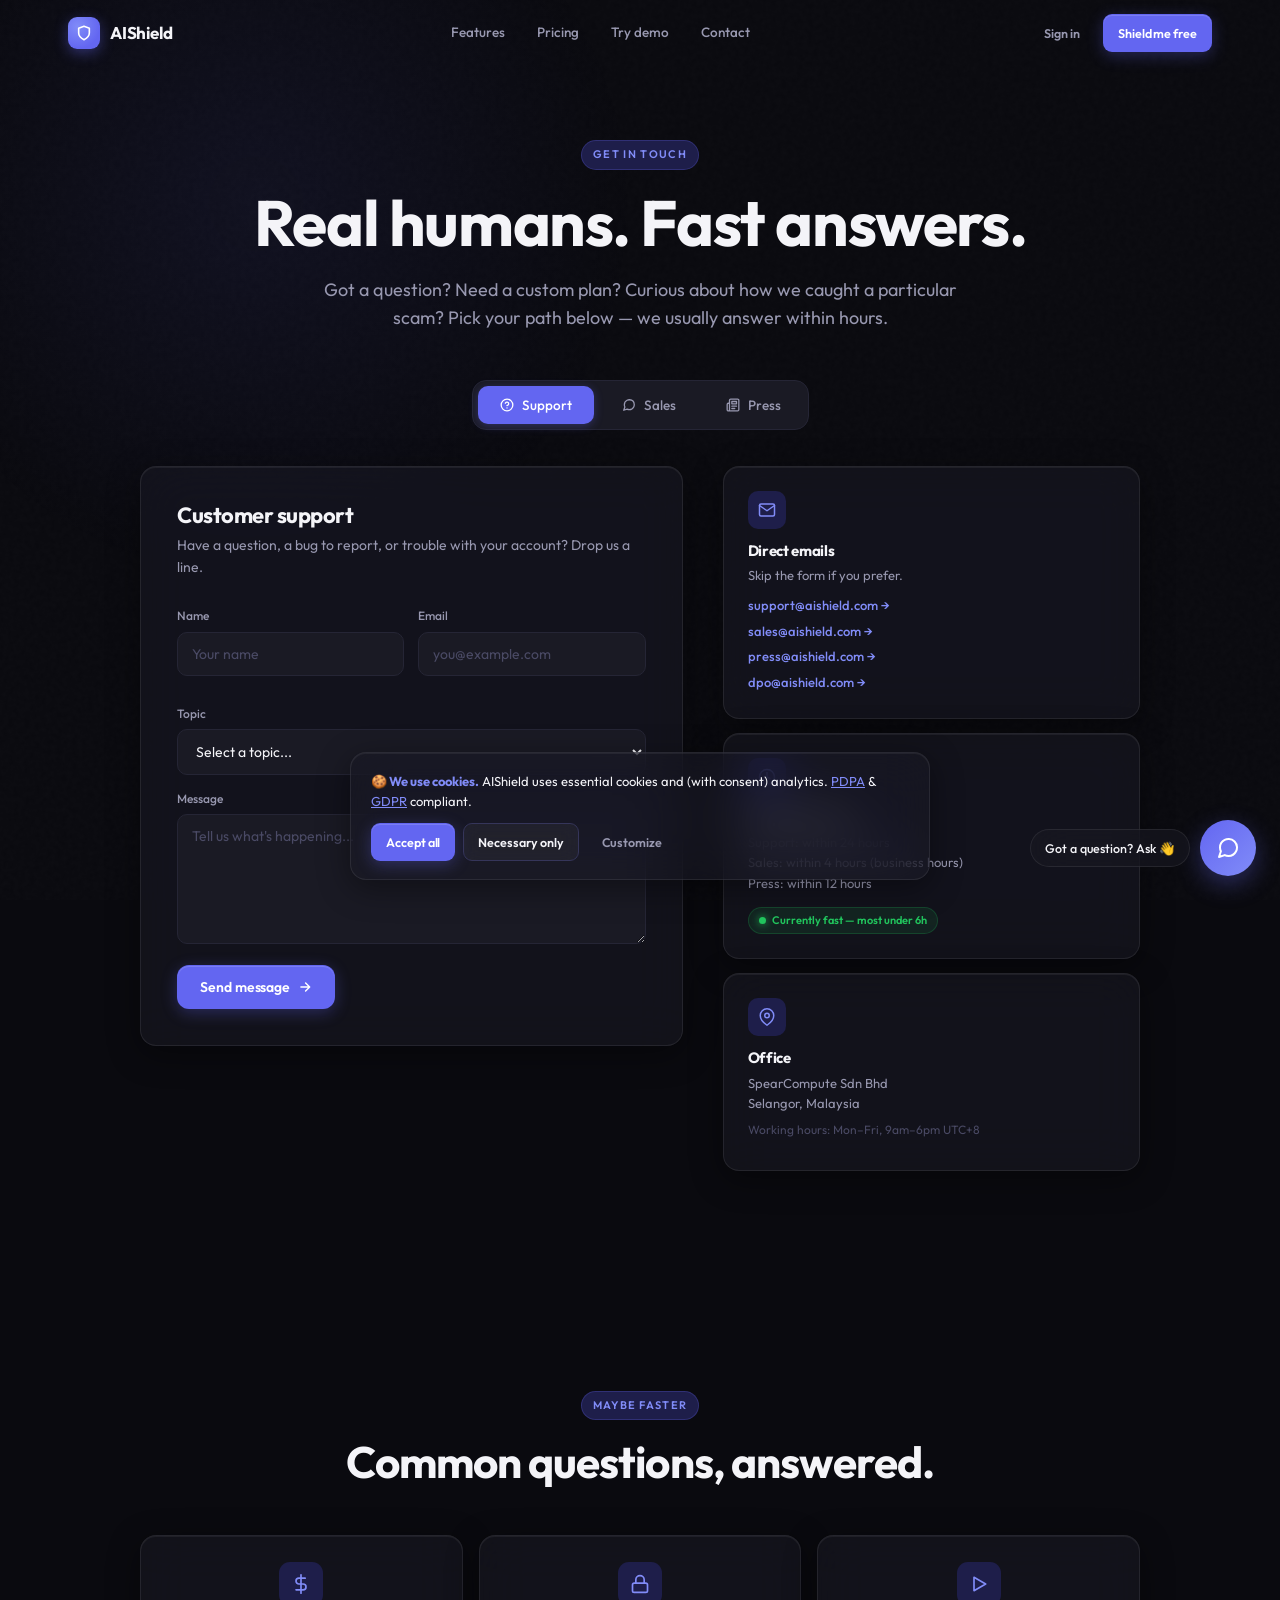
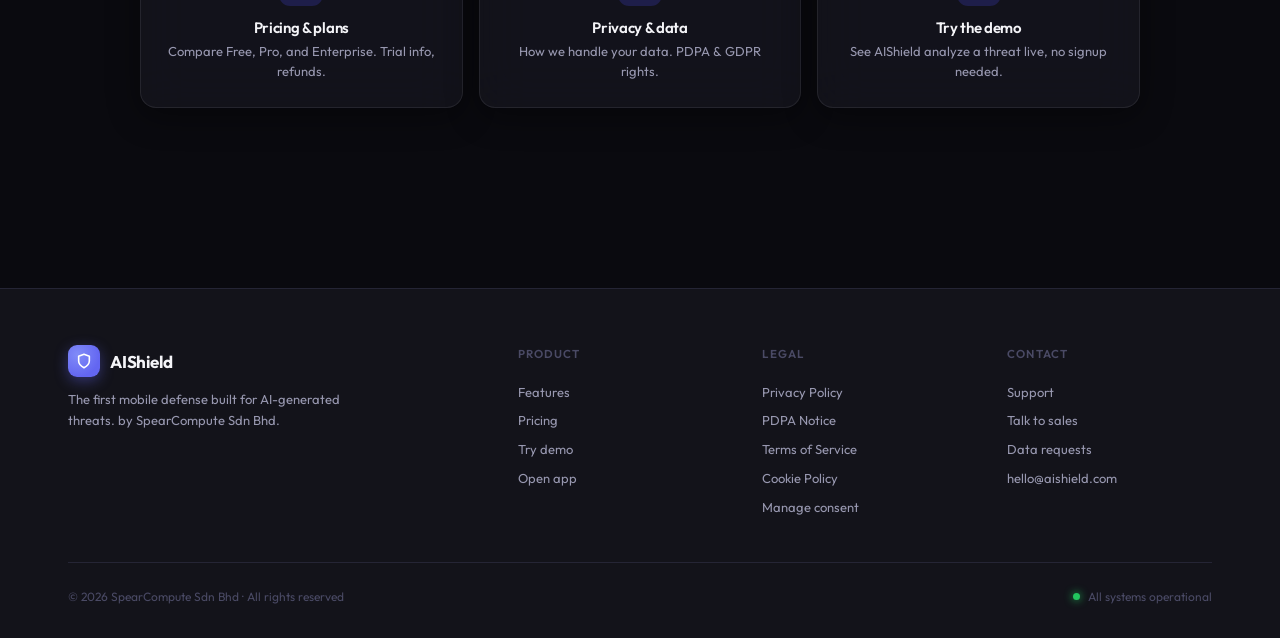
==== commit ed76ed71: "Stitch all CTAs to live app at aishield-app.pages.dev" ====
--- a/contact.html
+++ b/contact.html
@@ -213,8 +213,8 @@
       <a href="contact.html" class="nav-link">Contact</a>
     </nav>
     <div class="nav-cta">
-      <a href="#" class="btn btn-ghost btn-sm">Sign in</a>
-      <a href="pricing.html" class="btn btn-primary btn-sm">Shield me free</a>
+      <a href="https://aishield-app.pages.dev" class="btn btn-ghost btn-sm">Sign in</a>
+      <a href="https://aishield-app.pages.dev/?signup=1" class="btn btn-primary btn-sm">Shield me free</a>
     </div>
   </div>
 </header>
@@ -499,7 +499,7 @@
         <a href="index.html#features">Features</a>
         <a href="pricing.html">Pricing</a>
         <a href="index.html#demo">Try demo</a>
-        <a href="#">Download app</a>
+        <a href="https://aishield-app.pages.dev">Open app</a>
       </div>
       <div class="footer-col">
         <h5>Legal</h5>
@@ -559,7 +559,7 @@
 </div>
 
 <div class="mobile-cta">
-  <a href="pricing.html" class="btn btn-primary">Shield me now — free for 7 days →</a>
+  <a href="https://aishield-app.pages.dev/?signup=1" class="btn btn-primary">Shield me now — free for 7 days →</a>
 </div>
 
 <script src="assets/shared.js"></script>
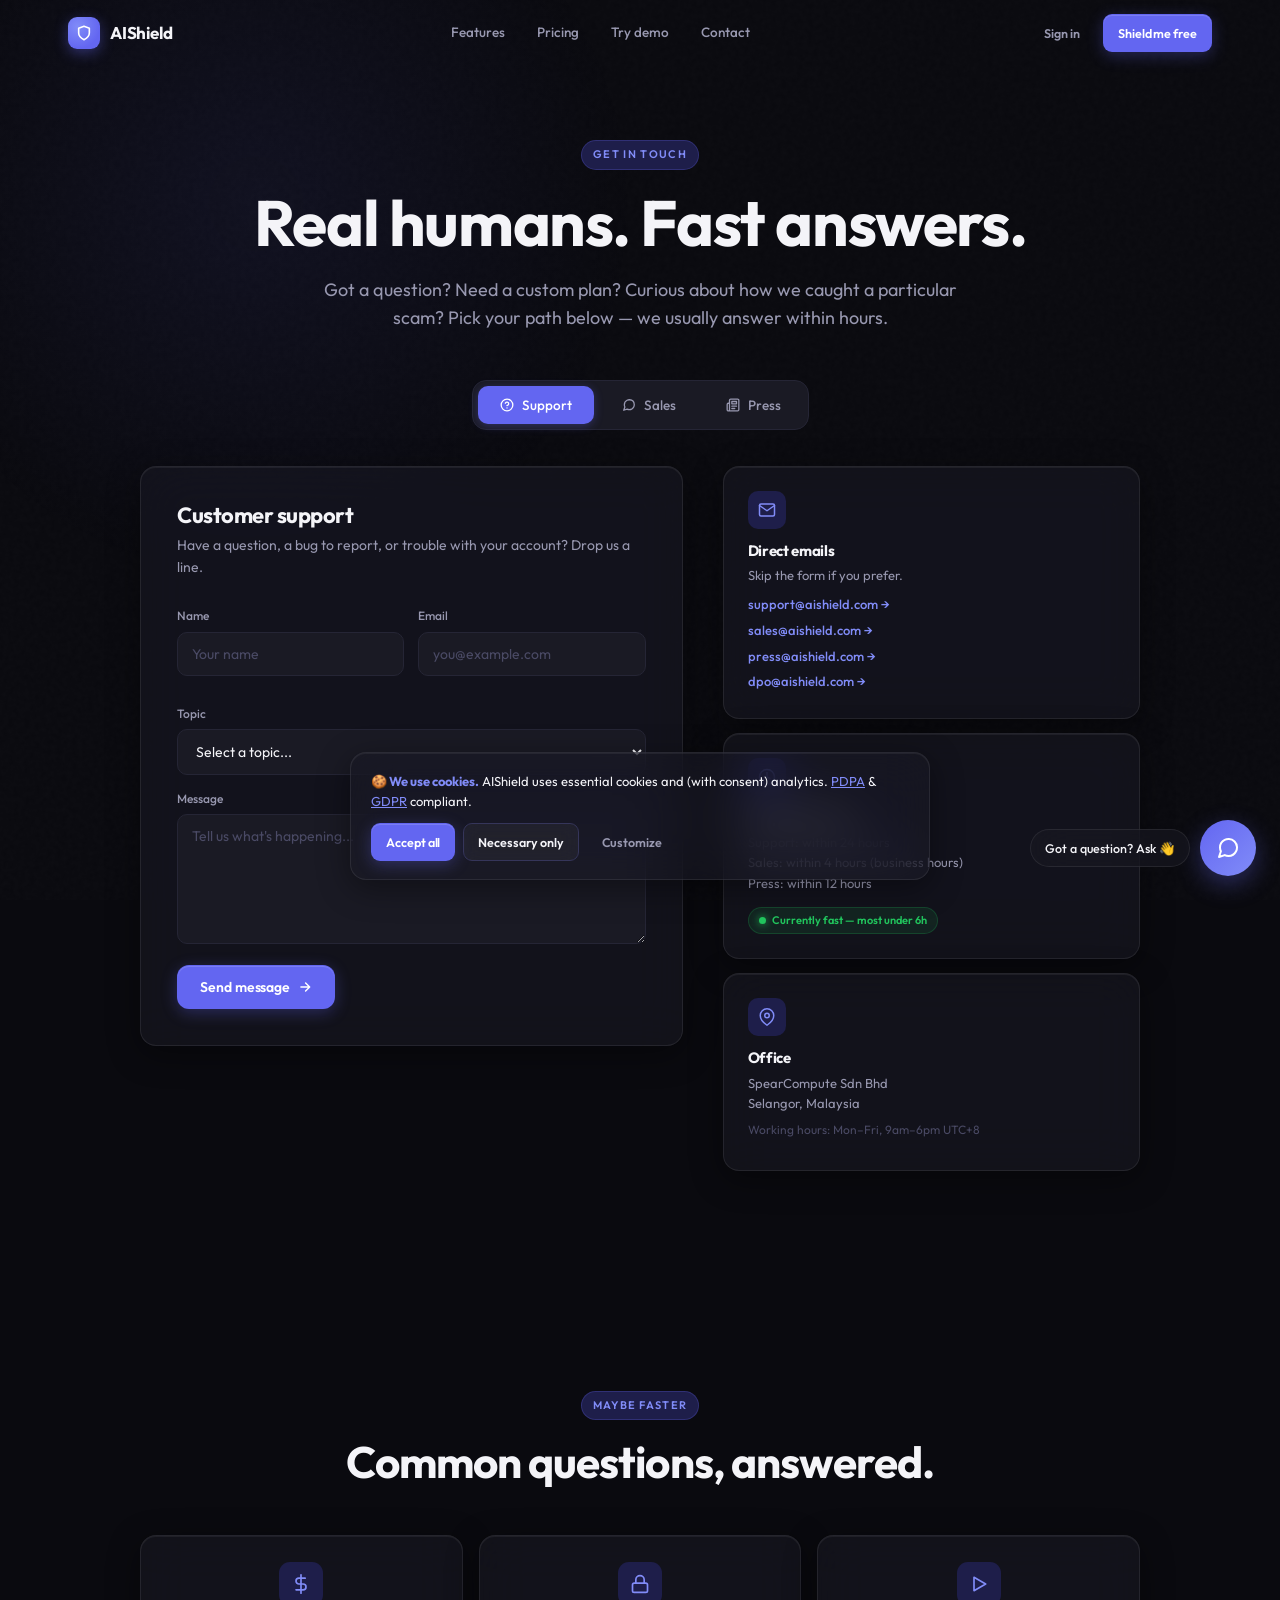
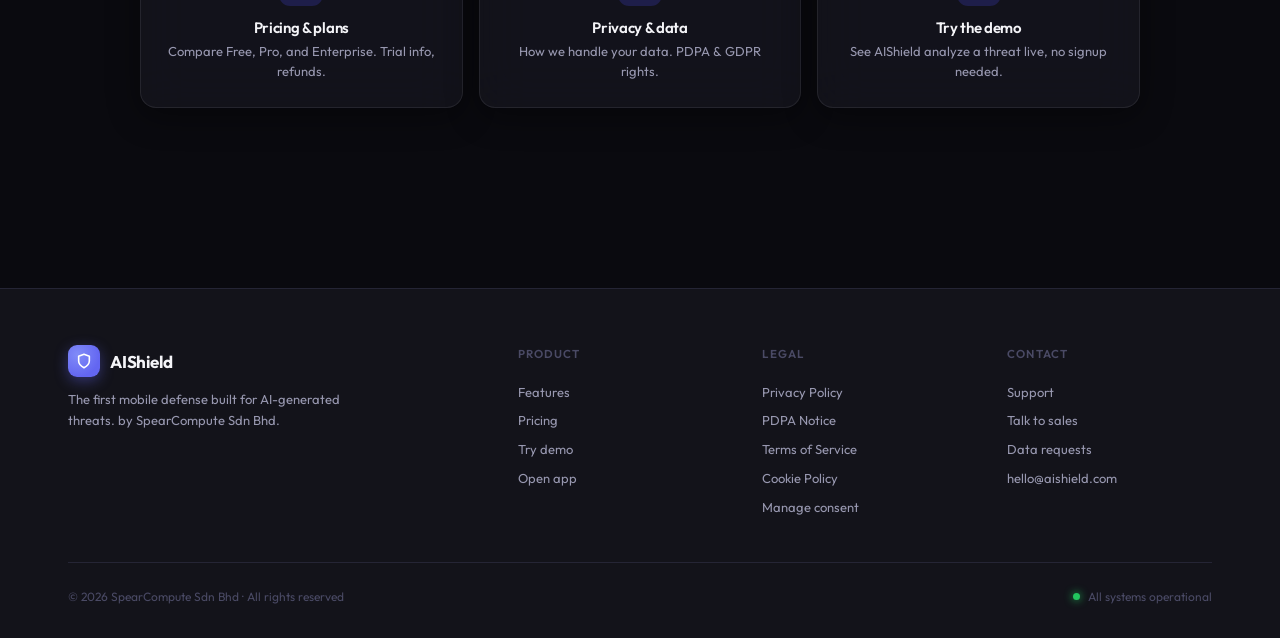
==== commit 9761886b: "marketing: sitewide annual price $3.99→$49.99, terms rewrite, privacy Pro→Premium, contact CTA" ====
--- a/contact.html
+++ b/contact.html
@@ -559,7 +559,7 @@
 </div>
 
 <div class="mobile-cta">
-  <a href="https://aishield-app.pages.dev/?signup=1" class="btn btn-primary">Shield me now — free for 7 days →</a>
+  <a href="https://aishield-app.pages.dev/?signup=1" class="btn btn-primary">Try AIShield Free →</a>
 </div>
 
 <script src="assets/shared.js"></script>
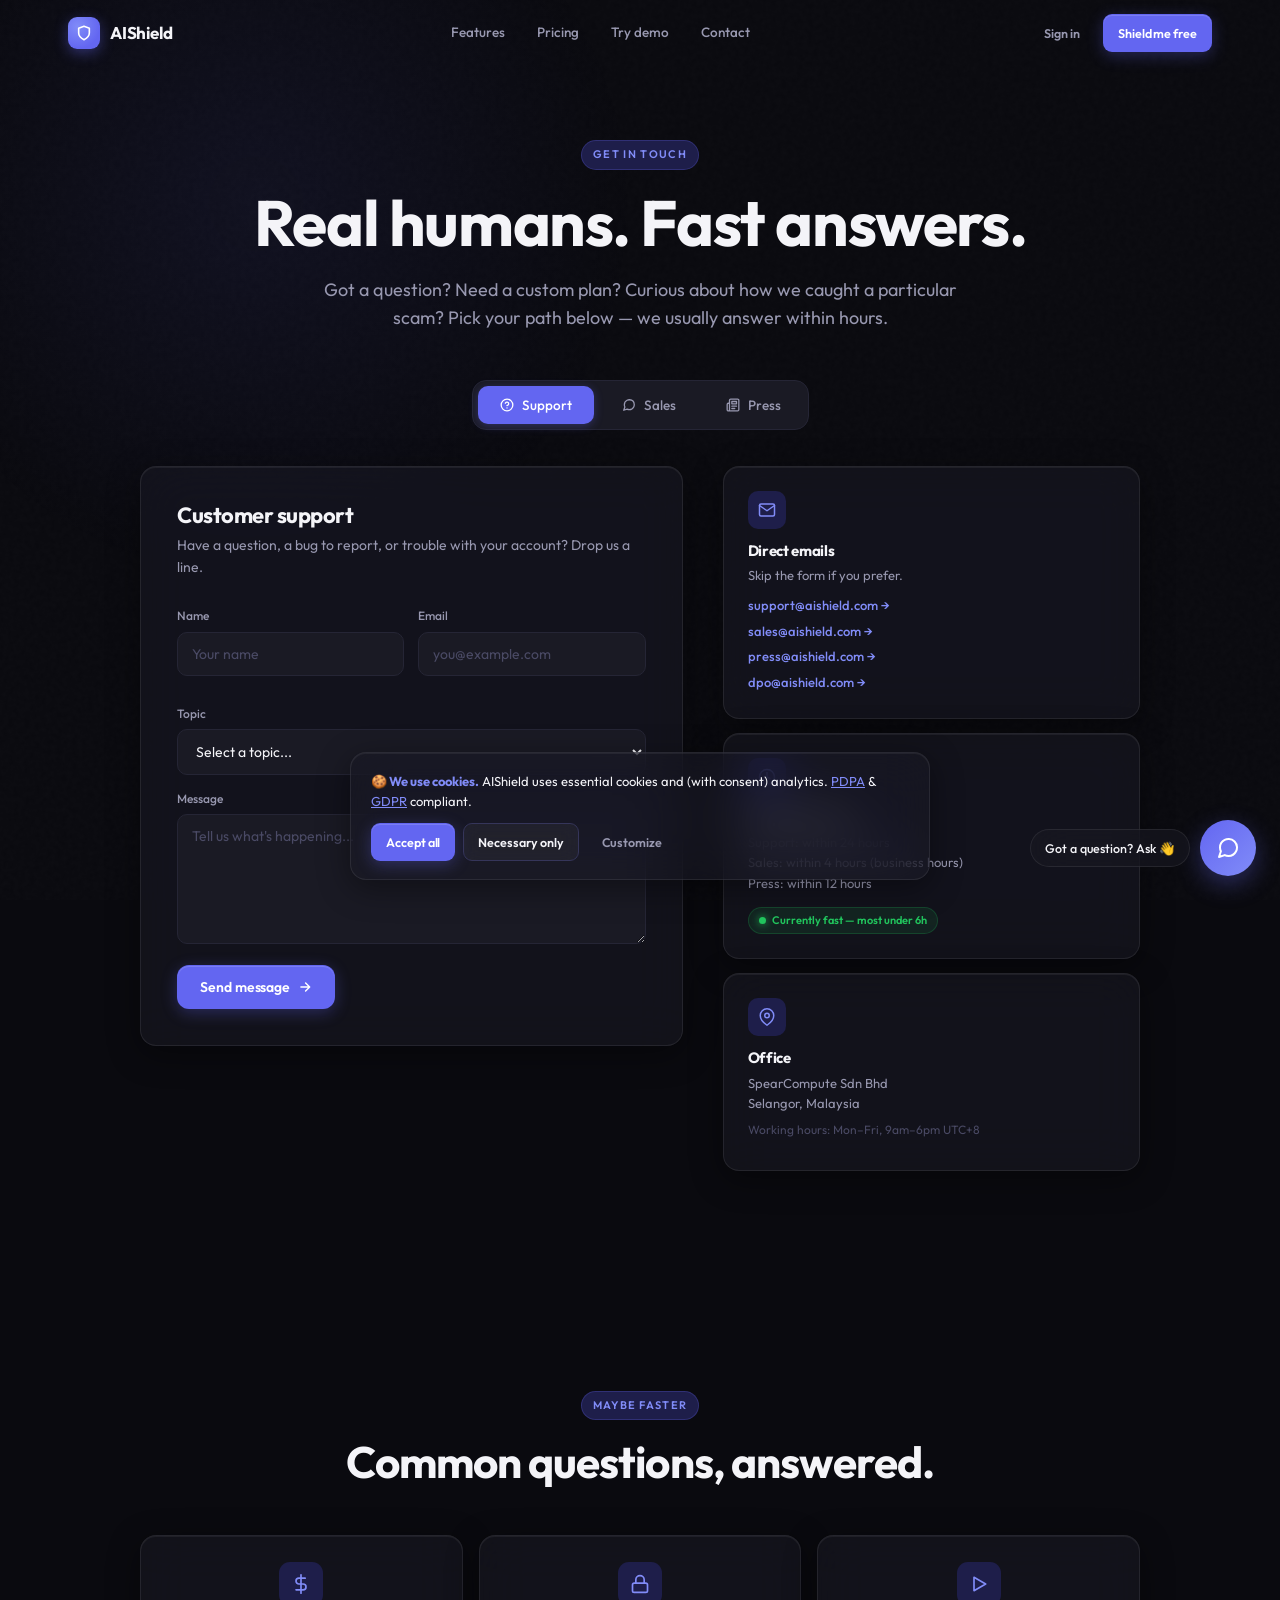
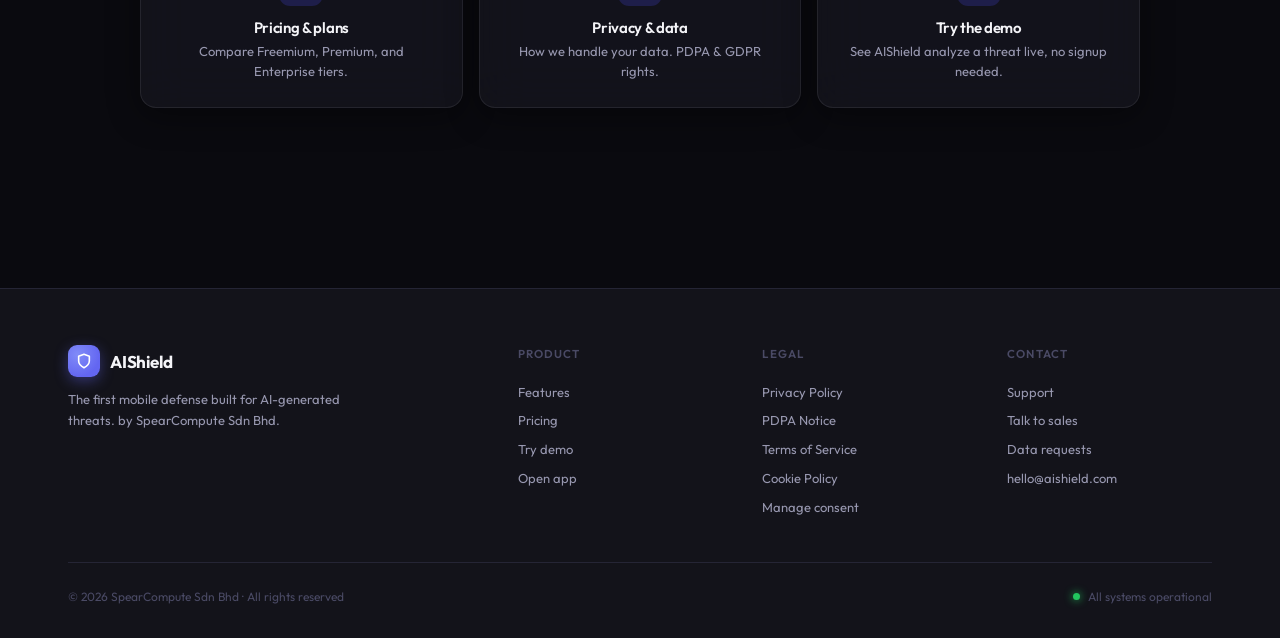
==== commit 34e88e23: "marketing: final sweep - index annual price, button rename, terms cleanup, chatbot, contact FAQ" ====
--- a/contact.html
+++ b/contact.html
@@ -461,7 +461,7 @@
           <svg width="20" height="20" viewBox="0 0 24 24" fill="none" stroke="currentColor" stroke-width="2" stroke-linecap="round" stroke-linejoin="round"><line x1="12" y1="1" x2="12" y2="23"/><path d="M17 5H9.5a3.5 3.5 0 0 0 0 7h5a3.5 3.5 0 0 1 0 7H6"/></svg>
         </div>
         <h4>Pricing & plans</h4>
-        <p>Compare Free, Pro, and Enterprise. Trial info, refunds.</p>
+        <p>Compare Freemium, Premium, and Enterprise tiers.</p>
       </a>
       <a href="privacy.html" class="glass qh-card reveal">
         <div class="icon">
